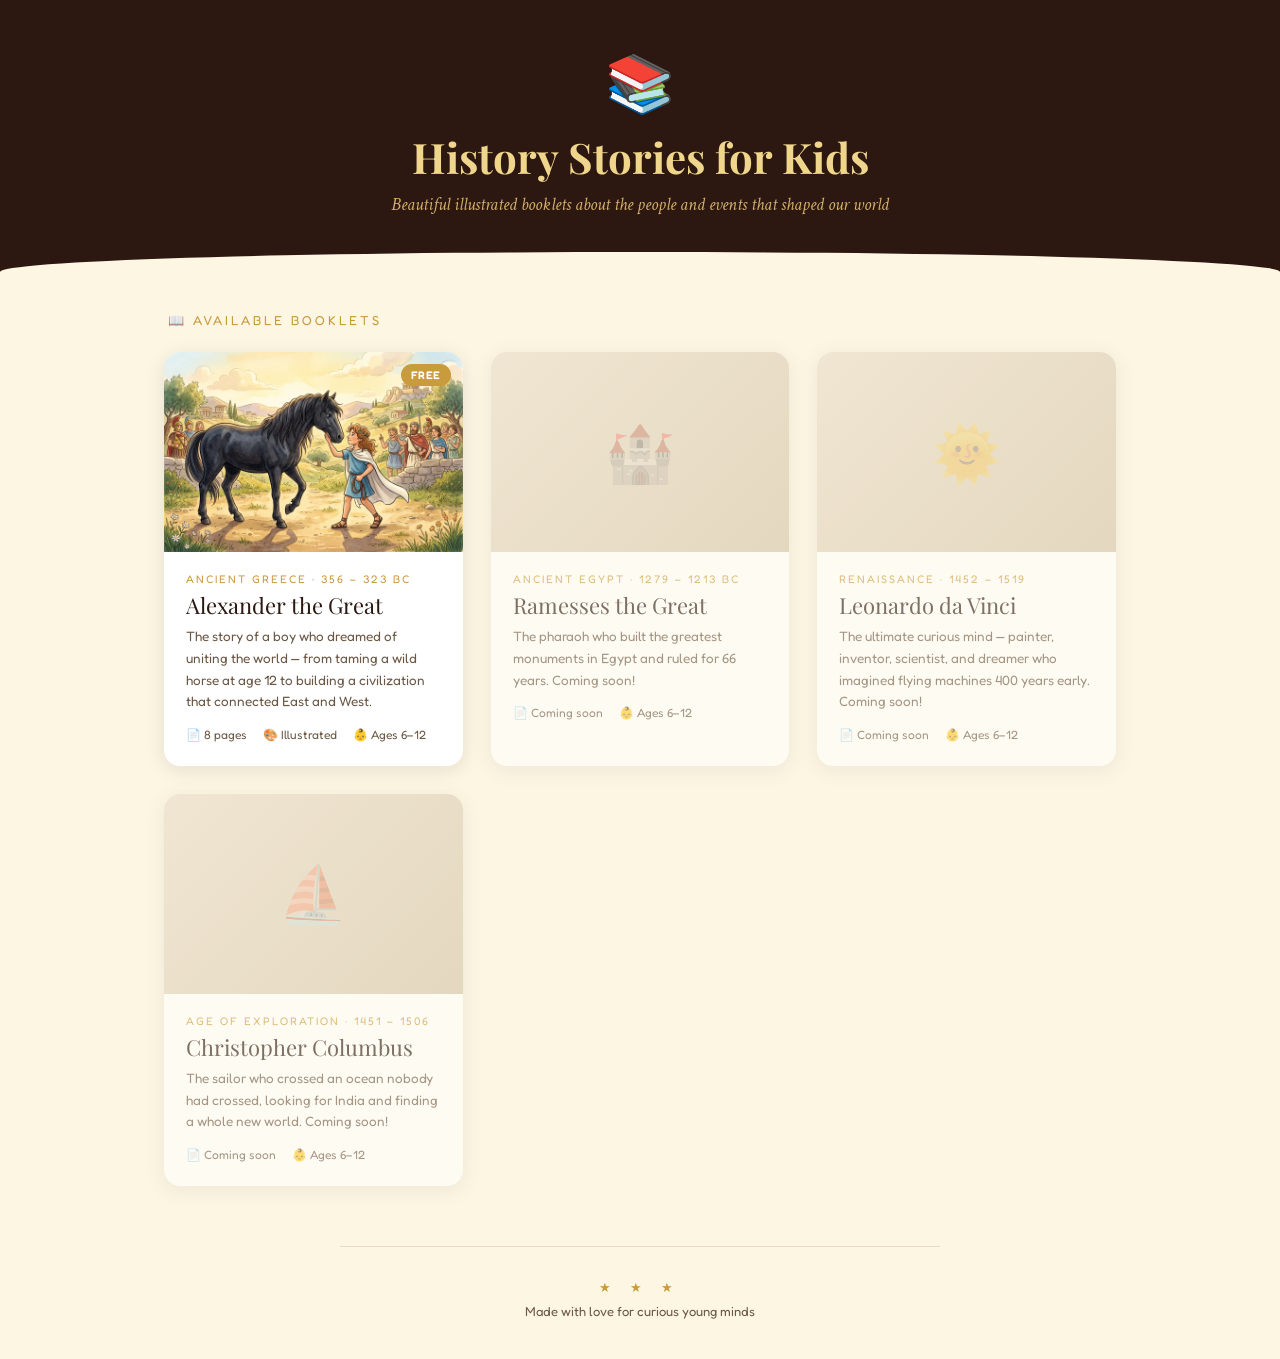
==== index.html @ 557453ad "Initial commit: History Stories for Kids with Alexander the Great booklet Kid-friendly illustrated h" ====
<!DOCTYPE html>
<html lang="en">
<head>
  <meta charset="UTF-8">
  <meta name="viewport" content="width=device-width, initial-scale=1.0">
  <title>History Stories for Kids</title>
  <link rel="preconnect" href="https://fonts.googleapis.com">
  <link href="https://fonts.googleapis.com/css2?family=Fredoka:wght@400;500;600;700&family=Playfair+Display:ital,wght@0,700;1,400&family=Crimson+Text:ital@0;1&display=swap" rel="stylesheet">
  <style>
    :root {
      --bg-warm: #fdf6e3;
      --bg-dark: #2c1810;
      --ink: #2c1810;
      --ink-light: #6b5744;
      --gold: #c89b3c;
      --gold-light: #f0d68c;
    }

    * { margin: 0; padding: 0; box-sizing: border-box; }

    body {
      min-height: 100vh;
      background: var(--bg-warm);
      font-family: 'Fredoka', sans-serif;
      color: var(--ink);
    }

    /* ---- HEADER ---- */
    .header {
      background: var(--bg-dark);
      padding: 48px 24px 56px;
      text-align: center;
      position: relative;
      overflow: hidden;
    }

    .header::after {
      content: '';
      position: absolute;
      bottom: -20px;
      left: 0;
      right: 0;
      height: 40px;
      background: var(--bg-warm);
      border-radius: 50% 50% 0 0;
    }

    .header-icon {
      font-size: 56px;
      margin-bottom: 12px;
    }

    .header h1 {
      font-family: 'Playfair Display', serif;
      font-size: 42px;
      color: var(--gold-light);
      margin-bottom: 8px;
    }

    .header p {
      font-family: 'Crimson Text', serif;
      font-style: italic;
      font-size: 18px;
      color: #d4b06a;
      max-width: 500px;
      margin: 0 auto;
    }

    /* ---- BOOKSHELF ---- */
    .bookshelf {
      max-width: 1000px;
      margin: 0 auto;
      padding: 40px 24px 60px;
    }

    .shelf-label {
      font-size: 13px;
      text-transform: uppercase;
      letter-spacing: 3px;
      color: var(--gold);
      margin-bottom: 24px;
      padding-left: 4px;
    }

    .books-grid {
      display: grid;
      grid-template-columns: repeat(auto-fill, minmax(280px, 1fr));
      gap: 28px;
    }

    /* ---- BOOK CARD ---- */
    .book-card {
      background: white;
      border-radius: 16px;
      overflow: hidden;
      box-shadow: 0 4px 20px rgba(44, 24, 16, 0.1);
      transition: transform 0.3s ease, box-shadow 0.3s ease;
      cursor: pointer;
      text-decoration: none;
      color: inherit;
      display: block;
    }

    .book-card:hover {
      transform: translateY(-6px);
      box-shadow: 0 12px 36px rgba(44, 24, 16, 0.18);
    }

    .book-card-cover {
      height: 200px;
      overflow: hidden;
      position: relative;
    }

    .book-card-cover img {
      width: 100%;
      height: 100%;
      object-fit: cover;
      transition: transform 0.4s ease;
    }

    .book-card:hover .book-card-cover img {
      transform: scale(1.05);
    }

    .book-card-badge {
      position: absolute;
      top: 12px;
      right: 12px;
      background: var(--gold);
      color: white;
      font-size: 11px;
      font-weight: 600;
      padding: 4px 10px;
      border-radius: 20px;
      text-transform: uppercase;
      letter-spacing: 0.5px;
    }

    .book-card-body {
      padding: 20px 22px 24px;
    }

    .book-card-era {
      font-size: 11px;
      text-transform: uppercase;
      letter-spacing: 2px;
      color: var(--gold);
      margin-bottom: 6px;
    }

    .book-card-title {
      font-family: 'Playfair Display', serif;
      font-size: 22px;
      color: var(--ink);
      margin-bottom: 8px;
      line-height: 1.2;
    }

    .book-card-desc {
      font-size: 13.5px;
      color: var(--ink-light);
      line-height: 1.6;
      margin-bottom: 14px;
    }

    .book-card-meta {
      display: flex;
      gap: 16px;
      font-size: 12px;
      color: var(--ink-light);
    }

    .book-card-meta span {
      display: flex;
      align-items: center;
      gap: 4px;
    }

    /* ---- COMING SOON CARD ---- */
    .book-card.coming-soon {
      opacity: 0.6;
      cursor: default;
    }

    .book-card.coming-soon:hover {
      transform: none;
      box-shadow: 0 4px 20px rgba(44, 24, 16, 0.1);
    }

    .book-card.coming-soon .book-card-cover {
      background: linear-gradient(135deg, #e8dcc8, #d4c4a8);
      display: flex;
      align-items: center;
      justify-content: center;
    }

    .coming-soon-icon {
      font-size: 56px;
      opacity: 0.4;
    }

    /* ---- FOOTER ---- */
    .footer {
      text-align: center;
      padding: 32px 24px 40px;
      font-size: 13px;
      color: var(--ink-light);
      border-top: 1px solid #e8dcc8;
      max-width: 600px;
      margin: 0 auto;
    }

    .footer-stars {
      color: var(--gold);
      letter-spacing: 8px;
      margin-bottom: 8px;
    }

    @media (max-width: 640px) {
      .header h1 { font-size: 30px; }
      .books-grid { grid-template-columns: 1fr; }
    }
  </style>
</head>
<body>

  <header class="header">
    <div class="header-icon">&#128218;</div>
    <h1>History Stories for Kids</h1>
    <p>Beautiful illustrated booklets about the people and events that shaped our world</p>
  </header>

  <main class="bookshelf">
    <div class="shelf-label">&#128214; Available Booklets</div>
    <div class="books-grid">

      <a href="alexander-the-great/index.html" class="book-card">
        <div class="book-card-cover">
          <img src="alexander-the-great/images/young-alexander.png" alt="Alexander the Great">
          <div class="book-card-badge">Free</div>
        </div>
        <div class="book-card-body">
          <div class="book-card-era">Ancient Greece &middot; 356 &ndash; 323 BC</div>
          <div class="book-card-title">Alexander the Great</div>
          <div class="book-card-desc">The story of a boy who dreamed of uniting the world &mdash; from taming a wild horse at age 12 to building a civilization that connected East and West.</div>
          <div class="book-card-meta">
            <span>&#128196; 8 pages</span>
            <span>&#127912; Illustrated</span>
            <span>&#128118; Ages 6&ndash;12</span>
          </div>
        </div>
      </a>

      <div class="book-card coming-soon">
        <div class="book-card-cover">
          <div class="coming-soon-icon">&#127984;</div>
        </div>
        <div class="book-card-body">
          <div class="book-card-era">Ancient Egypt &middot; 1279 &ndash; 1213 BC</div>
          <div class="book-card-title">Ramesses the Great</div>
          <div class="book-card-desc">The pharaoh who built the greatest monuments in Egypt and ruled for 66 years. Coming soon!</div>
          <div class="book-card-meta">
            <span>&#128196; Coming soon</span>
            <span>&#128118; Ages 6&ndash;12</span>
          </div>
        </div>
      </div>

      <div class="book-card coming-soon">
        <div class="book-card-cover">
          <div class="coming-soon-icon">&#127774;</div>
        </div>
        <div class="book-card-body">
          <div class="book-card-era">Renaissance &middot; 1452 &ndash; 1519</div>
          <div class="book-card-title">Leonardo da Vinci</div>
          <div class="book-card-desc">The ultimate curious mind &mdash; painter, inventor, scientist, and dreamer who imagined flying machines 400 years early. Coming soon!</div>
          <div class="book-card-meta">
            <span>&#128196; Coming soon</span>
            <span>&#128118; Ages 6&ndash;12</span>
          </div>
        </div>
      </div>

      <div class="book-card coming-soon">
        <div class="book-card-cover">
          <div class="coming-soon-icon">&#9973;</div>
        </div>
        <div class="book-card-body">
          <div class="book-card-era">Age of Exploration &middot; 1451 &ndash; 1506</div>
          <div class="book-card-title">Christopher Columbus</div>
          <div class="book-card-desc">The sailor who crossed an ocean nobody had crossed, looking for India and finding a whole new world. Coming soon!</div>
          <div class="book-card-meta">
            <span>&#128196; Coming soon</span>
            <span>&#128118; Ages 6&ndash;12</span>
          </div>
        </div>
      </div>

    </div>
  </main>

  <footer class="footer">
    <div class="footer-stars">&#9733; &#9733; &#9733;</div>
    <p>Made with love for curious young minds</p>
  </footer>

</body>
</html>
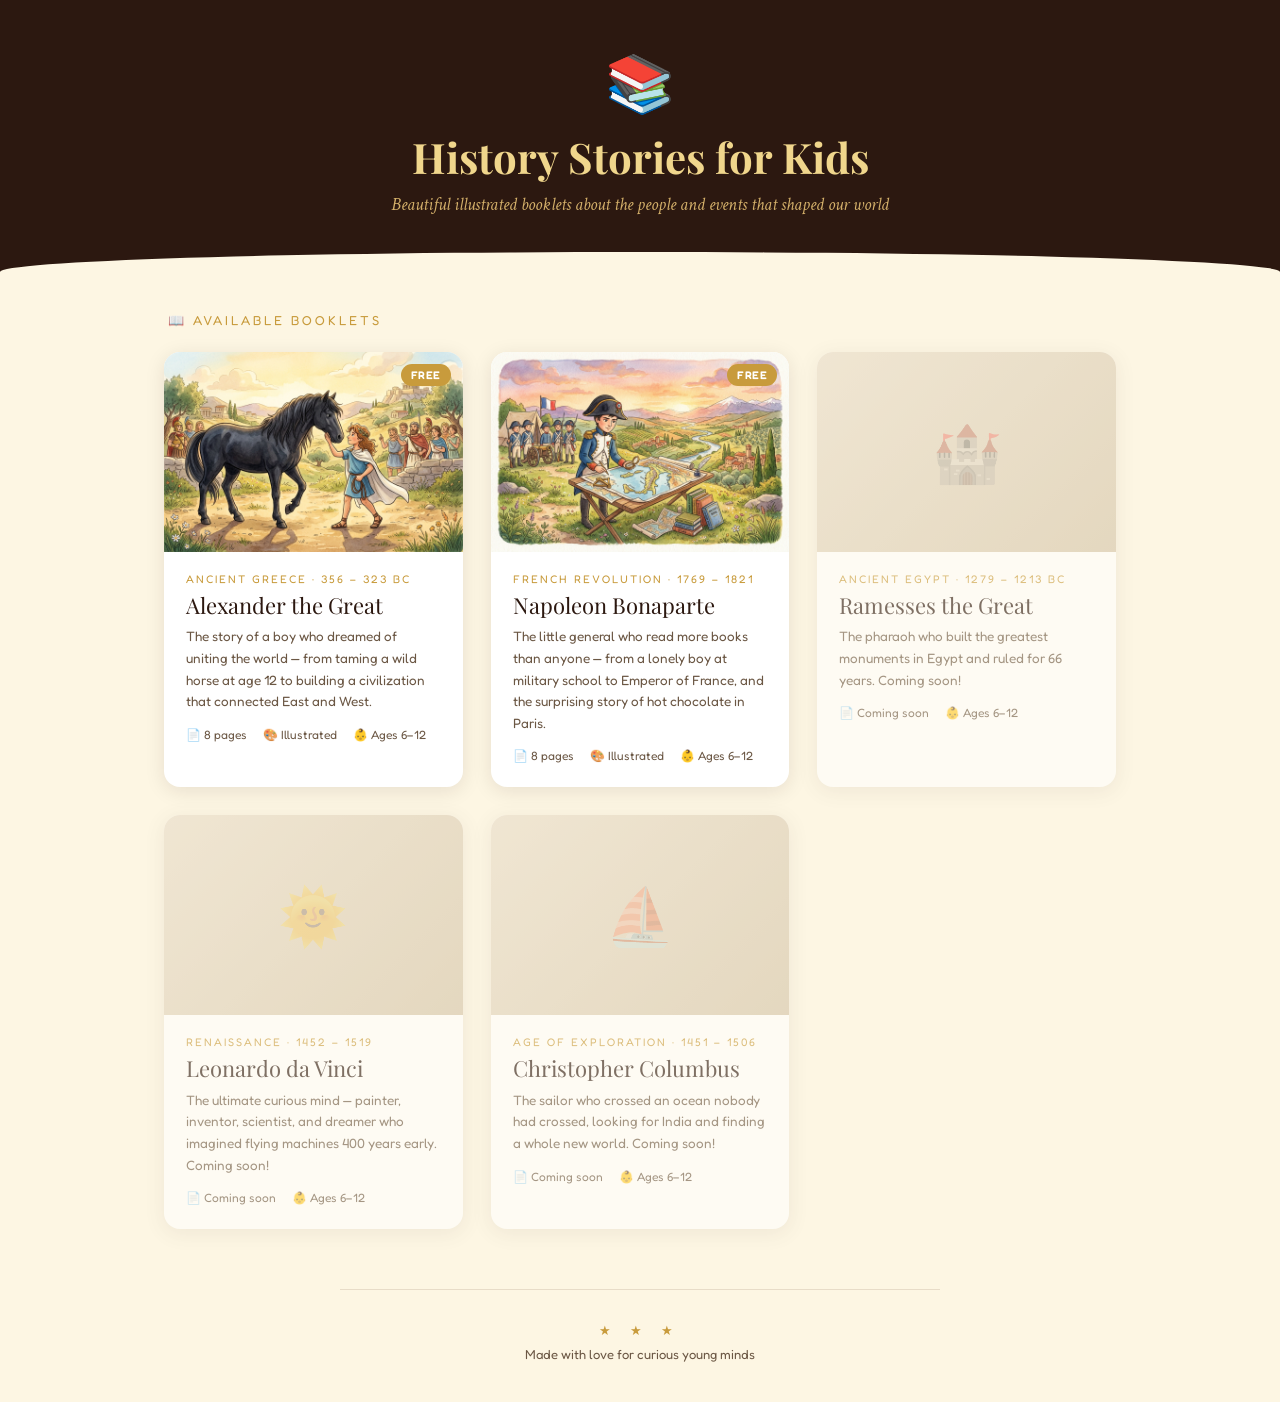
==== commit 4eec8758: "Add Napoleon Bonaparte booklet + image prompts archive New illustrated history book covering Napoleo" ====
--- a/index.html
+++ b/index.html
@@ -252,6 +252,23 @@
         </div>
       </a>
 
+      <a href="napoleon/index.html" class="book-card">
+        <div class="book-card-cover">
+          <img src="napoleon/images/italian-campaign.png" alt="Napoleon Bonaparte">
+          <div class="book-card-badge">Free</div>
+        </div>
+        <div class="book-card-body">
+          <div class="book-card-era">French Revolution &middot; 1769 &ndash; 1821</div>
+          <div class="book-card-title">Napoleon Bonaparte</div>
+          <div class="book-card-desc">The little general who read more books than anyone &mdash; from a lonely boy at military school to Emperor of France, and the surprising story of hot chocolate in Paris.</div>
+          <div class="book-card-meta">
+            <span>&#128196; 8 pages</span>
+            <span>&#127912; Illustrated</span>
+            <span>&#128118; Ages 6&ndash;12</span>
+          </div>
+        </div>
+      </a>
+
       <div class="book-card coming-soon">
         <div class="book-card-cover">
           <div class="coming-soon-icon">&#127984;</div>
